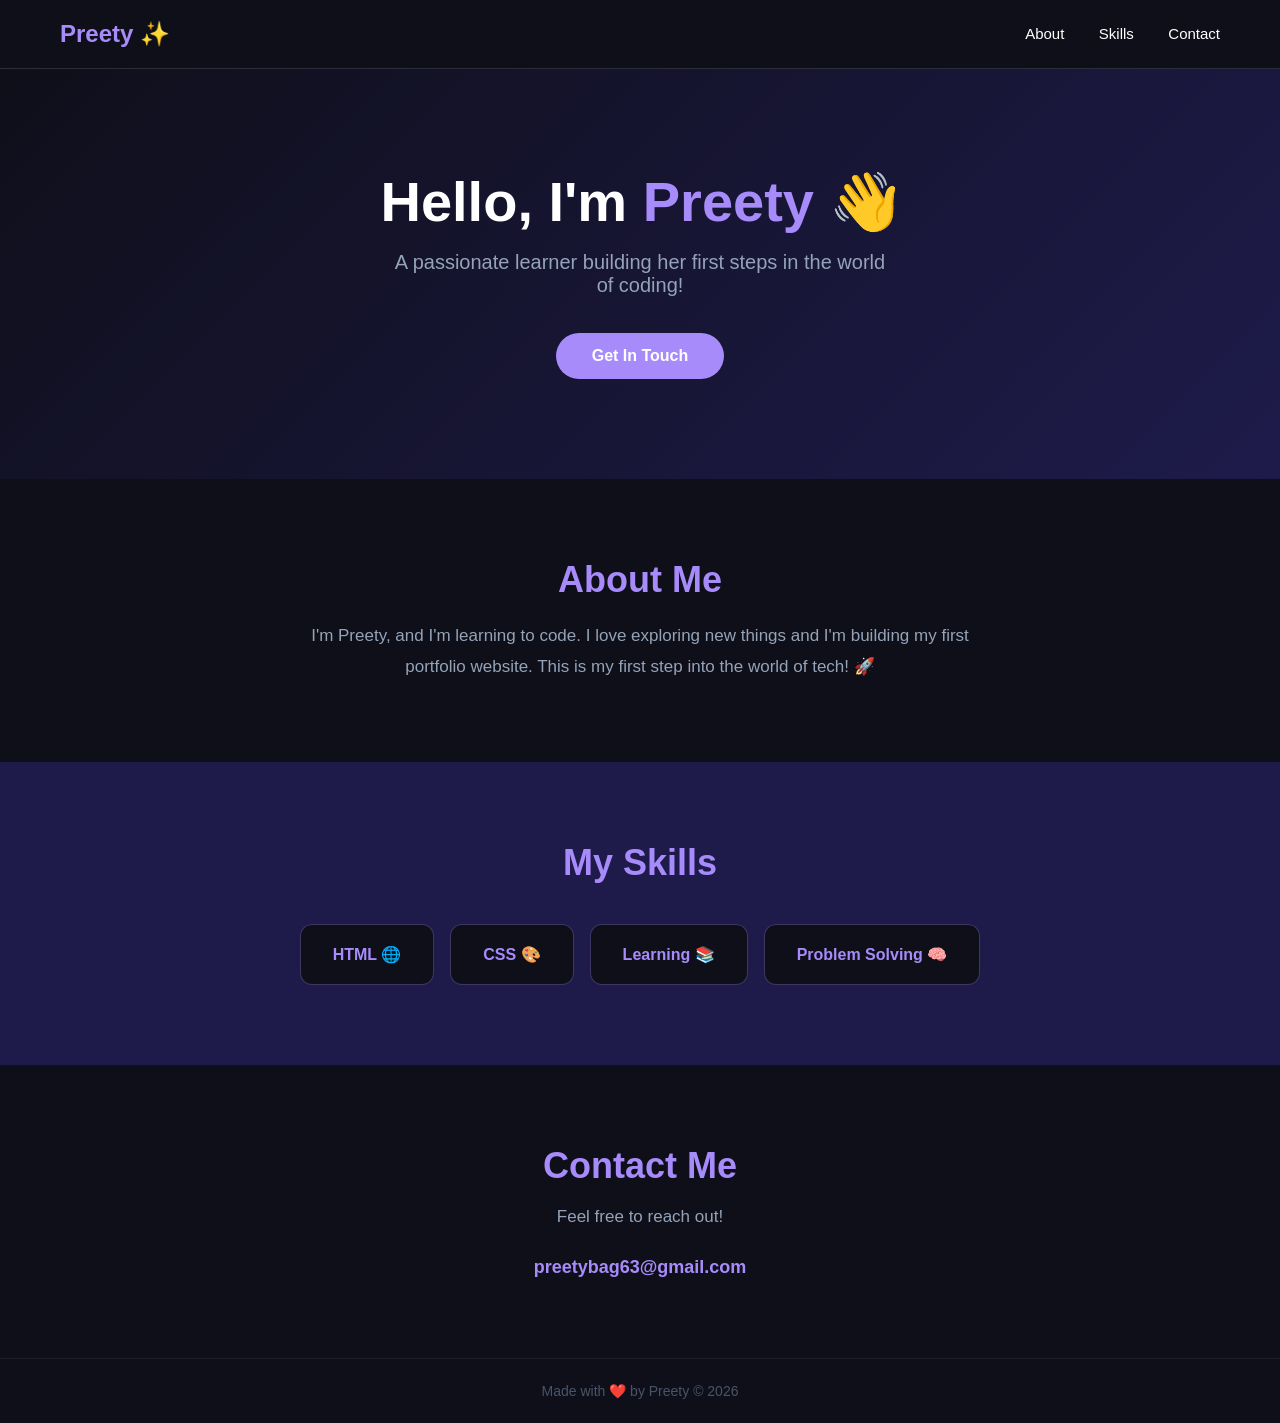
==== index.html @ e8263e78 "my first portfolio" ====
<!DOCTYPE html>
<html lang="en">
<head>
    <meta charset="UTF-8">
    <meta name="viewport" content="width=device-width, initial-scale=1.0">
    <title>Preety's Portfolio</title>
    <style>
        * { margin: 0; padding: 0; box-sizing: border-box; }

        body {
            font-family: 'Segoe UI', sans-serif;
            background: #0f0f1a;
            color: #ffffff;
        }

        /* ===== NAVBAR ===== */
        nav {
            display: flex;
            justify-content: space-between;
            align-items: center;
            padding: 20px 60px;
            background: #0f0f1a;
            position: sticky;
            top: 0;
            border-bottom: 1px solid #ffffff20;
        }
        .logo { font-size: 24px; font-weight: bold; color: #a78bfa; }
        .nav-links a {
            color: #ffffff;
            text-decoration: none;
            margin-left: 30px;
            font-size: 15px;
            transition: color 0.3s;
        }
        .nav-links a:hover { color: #a78bfa; }

        /* ===== HERO SECTION ===== */
        .hero {
            display: flex;
            flex-direction: column;
            align-items: center;
            justify-content: center;
            text-align: center;
            padding: 100px 20px;
            background: linear-gradient(135deg, #0f0f1a, #1e1b4b);
        }
        .hero h1 {
            font-size: 56px;
            font-weight: 800;
            margin-bottom: 16px;
        }
        .hero h1 span { color: #a78bfa; }
        .hero p {
            font-size: 20px;
            color: #94a3b8;
            max-width: 500px;
            margin-bottom: 36px;
        }
        .btn {
            background: #a78bfa;
            color: white;
            padding: 14px 36px;
            border-radius: 50px;
            text-decoration: none;
            font-weight: 600;
            font-size: 16px;
            transition: background 0.3s;
        }
        .btn:hover { background: #7c3aed; }

        /* ===== ABOUT SECTION ===== */
        .about {
            padding: 80px 60px;
            max-width: 800px;
            margin: 0 auto;
            text-align: center;
        }
        .section-title {
            font-size: 36px;
            font-weight: 700;
            margin-bottom: 20px;
            color: #a78bfa;
        }
        .about p {
            font-size: 17px;
            color: #94a3b8;
            line-height: 1.8;
        }

        /* ===== SKILLS SECTION ===== */
        .skills {
            background: #1e1b4b;
            padding: 80px 60px;
            text-align: center;
        }
        .skills-grid {
            display: flex;
            flex-wrap: wrap;
            justify-content: center;
            gap: 16px;
            margin-top: 40px;
        }
        .skill-card {
            background: #0f0f1a;
            border: 1px solid #a78bfa50;
            border-radius: 12px;
            padding: 20px 32px;
            font-size: 16px;
            font-weight: 600;
            color: #a78bfa;
            transition: transform 0.2s;
        }
        .skill-card:hover { transform: translateY(-4px); }

        /* ===== CONTACT SECTION ===== */
        .contact {
            padding: 80px 60px;
            text-align: center;
        }
        .contact p {
            color: #94a3b8;
            font-size: 17px;
            margin-bottom: 30px;
        }
        .contact a {
            color: #a78bfa;
            text-decoration: none;
            font-size: 18px;
            font-weight: 600;
        }

        /* ===== FOOTER ===== */
        footer {
            text-align: center;
            padding: 24px;
            color: #475569;
            font-size: 14px;
            border-top: 1px solid #ffffff10;
        }
    </style>
</head>
<body>

    <!-- NAVBAR -->
    <nav>
        <div class="logo">Preety ✨</div>
        <div class="nav-links">
            <a href="#about">About</a>
            <a href="#skills">Skills</a>
            <a href="#contact">Contact</a>
        </div>
    </nav>

    <!-- HERO -->
    <section class="hero">
        <h1>Hello, I'm <span>Preety</span> 👋</h1>
        <p>A passionate learner building her first steps in the world of coding!</p>
        <a href="#contact" class="btn">Get In Touch</a>
    </section>

    <!-- ABOUT -->
    <section class="about" id="about">
        <h2 class="section-title">About Me</h2>
        <p>
            I'm Preety, and I'm learning to code. 
I love exploring new things and I'm building 
my first portfolio website. 
This is my first step into the world of tech! 🚀
        </p>
    </section>

    <!-- SKILLS -->
    <section class="skills" id="skills">
        <h2 class="section-title">My Skills</h2>
        <div class="skills-grid">
            <div class="skill-card">HTML 🌐</div>
            <div class="skill-card">CSS 🎨</div>
            <div class="skill-card">Learning 📚</div>
            <div class="skill-card">Problem Solving 🧠</div>
        </div>
    </section>

    <!-- CONTACT -->
    <section class="contact" id="contact">
        <h2 class="section-title">Contact Me</h2>
        <p>Feel free to reach out!</p>
        <a href="preetybag63@gmail.com">preetybag63@gmail.com</a>
    </section>

    <!-- FOOTER -->
    <footer>
        <p>Made with ❤️ by Preety © 2026</p>
    </footer>

</body>
</html>
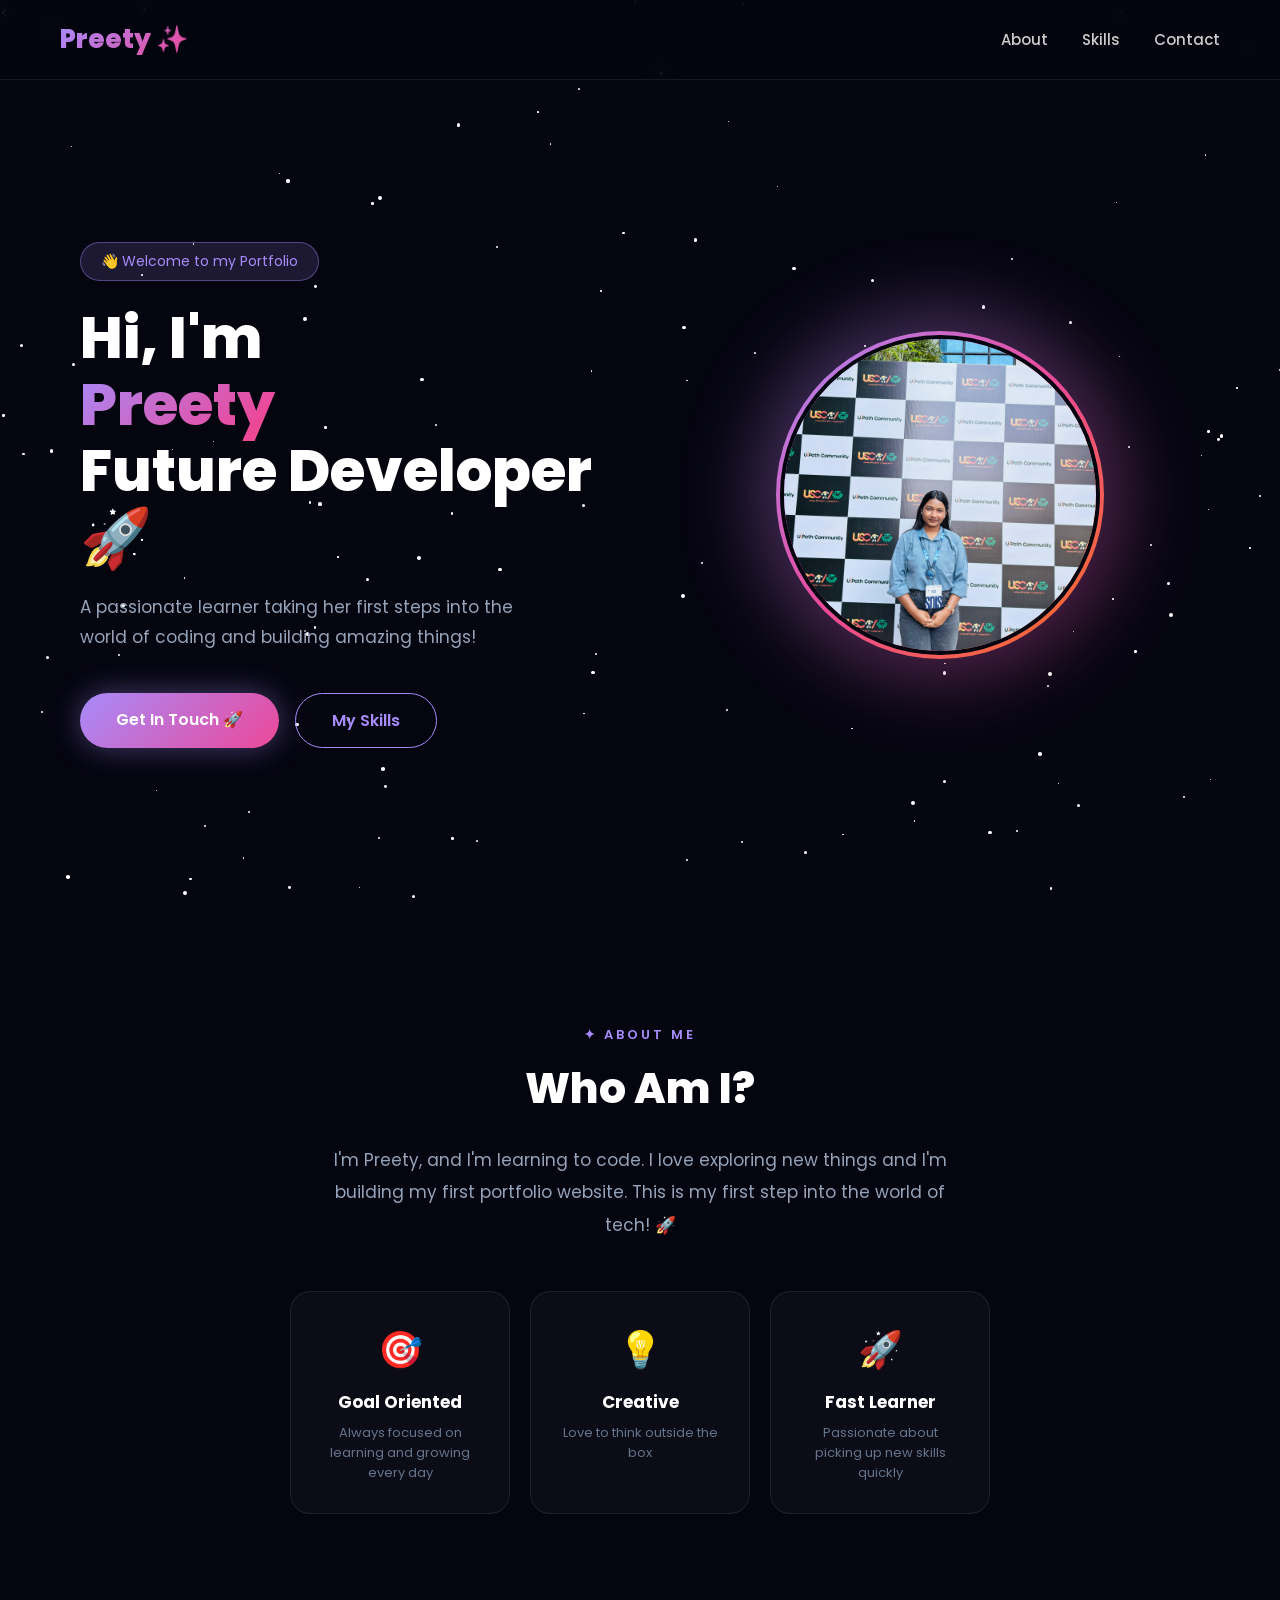
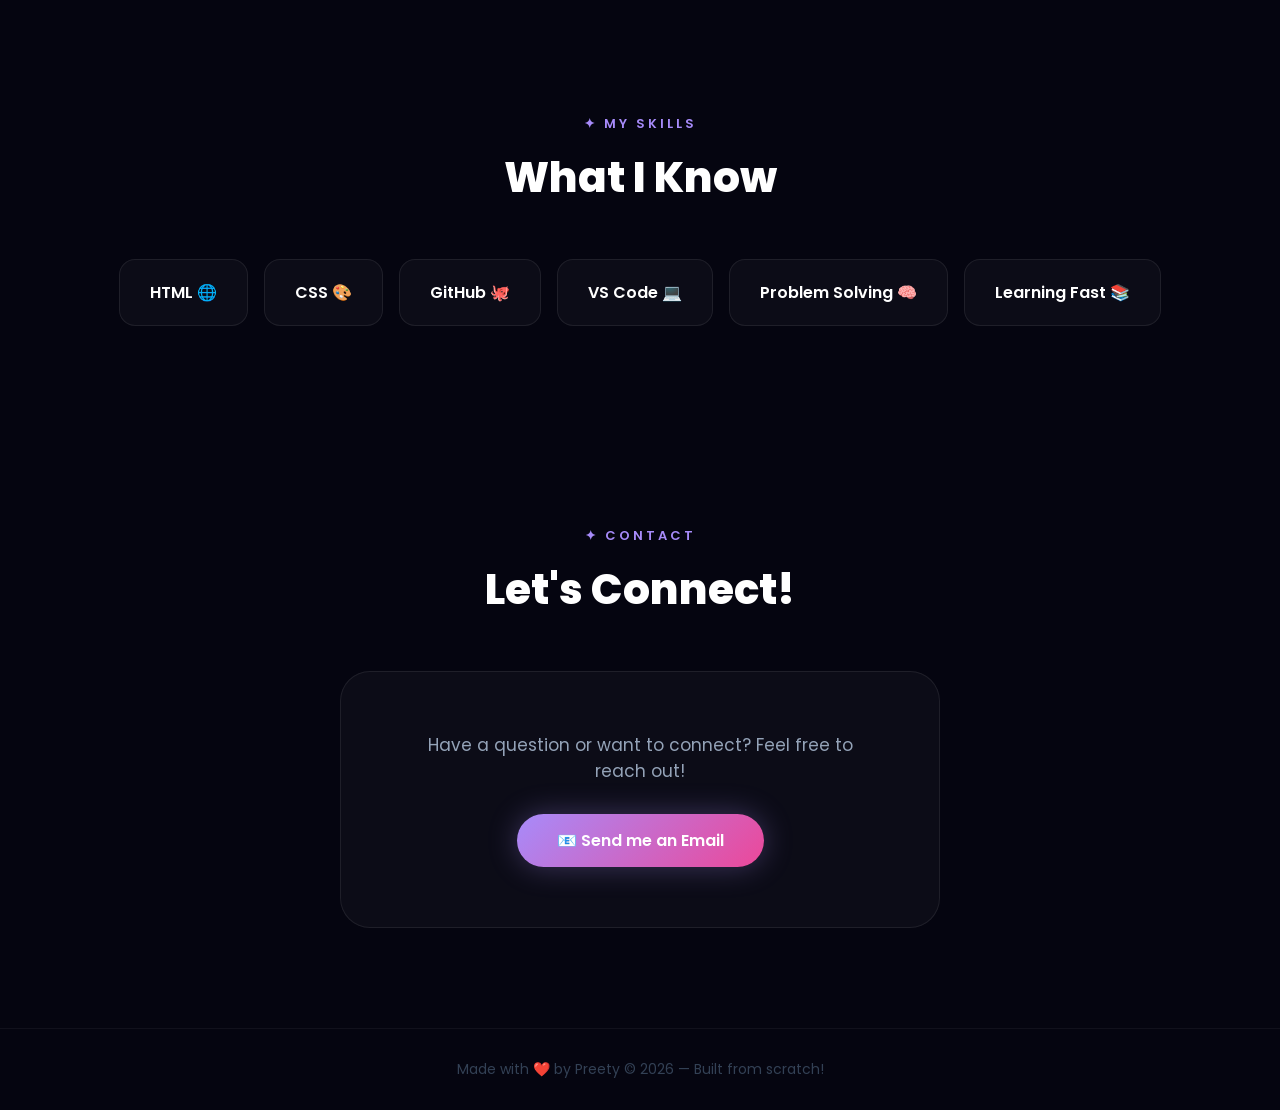
==== commit 7533a34a: "Add files via upload" ====
--- a/index.html
+++ b/index.html
@@ -1,196 +1,350 @@
-<!DOCTYPE html>
-<html lang="en">
-<head>
-    <meta charset="UTF-8">
-    <meta name="viewport" content="width=device-width, initial-scale=1.0">
-    <title>Preety's Portfolio</title>
-    <style>
-        * { margin: 0; padding: 0; box-sizing: border-box; }
-
-        body {
-            font-family: 'Segoe UI', sans-serif;
-            background: #0f0f1a;
-            color: #ffffff;
-        }
-
-        /* ===== NAVBAR ===== */
-        nav {
-            display: flex;
-            justify-content: space-between;
-            align-items: center;
-            padding: 20px 60px;
-            background: #0f0f1a;
-            position: sticky;
-            top: 0;
-            border-bottom: 1px solid #ffffff20;
-        }
-        .logo { font-size: 24px; font-weight: bold; color: #a78bfa; }
-        .nav-links a {
-            color: #ffffff;
-            text-decoration: none;
-            margin-left: 30px;
-            font-size: 15px;
-            transition: color 0.3s;
-        }
-        .nav-links a:hover { color: #a78bfa; }
-
-        /* ===== HERO SECTION ===== */
-        .hero {
-            display: flex;
-            flex-direction: column;
-            align-items: center;
-            justify-content: center;
-            text-align: center;
-            padding: 100px 20px;
-            background: linear-gradient(135deg, #0f0f1a, #1e1b4b);
-        }
-        .hero h1 {
-            font-size: 56px;
-            font-weight: 800;
-            margin-bottom: 16px;
-        }
-        .hero h1 span { color: #a78bfa; }
-        .hero p {
-            font-size: 20px;
-            color: #94a3b8;
-            max-width: 500px;
-            margin-bottom: 36px;
-        }
-        .btn {
-            background: #a78bfa;
-            color: white;
-            padding: 14px 36px;
-            border-radius: 50px;
-            text-decoration: none;
-            font-weight: 600;
-            font-size: 16px;
-            transition: background 0.3s;
-        }
-        .btn:hover { background: #7c3aed; }
-
-        /* ===== ABOUT SECTION ===== */
-        .about {
-            padding: 80px 60px;
-            max-width: 800px;
-            margin: 0 auto;
-            text-align: center;
-        }
-        .section-title {
-            font-size: 36px;
-            font-weight: 700;
-            margin-bottom: 20px;
-            color: #a78bfa;
-        }
-        .about p {
-            font-size: 17px;
-            color: #94a3b8;
-            line-height: 1.8;
-        }
-
-        /* ===== SKILLS SECTION ===== */
-        .skills {
-            background: #1e1b4b;
-            padding: 80px 60px;
-            text-align: center;
-        }
-        .skills-grid {
-            display: flex;
-            flex-wrap: wrap;
-            justify-content: center;
-            gap: 16px;
-            margin-top: 40px;
-        }
-        .skill-card {
-            background: #0f0f1a;
-            border: 1px solid #a78bfa50;
-            border-radius: 12px;
-            padding: 20px 32px;
-            font-size: 16px;
-            font-weight: 600;
-            color: #a78bfa;
-            transition: transform 0.2s;
-        }
-        .skill-card:hover { transform: translateY(-4px); }
-
-        /* ===== CONTACT SECTION ===== */
-        .contact {
-            padding: 80px 60px;
-            text-align: center;
-        }
-        .contact p {
-            color: #94a3b8;
-            font-size: 17px;
-            margin-bottom: 30px;
-        }
-        .contact a {
-            color: #a78bfa;
-            text-decoration: none;
-            font-size: 18px;
-            font-weight: 600;
-        }
-
-        /* ===== FOOTER ===== */
-        footer {
-            text-align: center;
-            padding: 24px;
-            color: #475569;
-            font-size: 14px;
-            border-top: 1px solid #ffffff10;
-        }
-    </style>
-</head>
-<body>
-
-    <!-- NAVBAR -->
-    <nav>
-        <div class="logo">Preety ✨</div>
-        <div class="nav-links">
-            <a href="#about">About</a>
-            <a href="#skills">Skills</a>
-            <a href="#contact">Contact</a>
-        </div>
-    </nav>
-
-    <!-- HERO -->
-    <section class="hero">
-        <h1>Hello, I'm <span>Preety</span> 👋</h1>
-        <p>A passionate learner building her first steps in the world of coding!</p>
-        <a href="#contact" class="btn">Get In Touch</a>
-    </section>
-
-    <!-- ABOUT -->
-    <section class="about" id="about">
-        <h2 class="section-title">About Me</h2>
-        <p>
-            I'm Preety, and I'm learning to code. 
-I love exploring new things and I'm building 
-my first portfolio website. 
-This is my first step into the world of tech! 🚀
-        </p>
-    </section>
-
-    <!-- SKILLS -->
-    <section class="skills" id="skills">
-        <h2 class="section-title">My Skills</h2>
-        <div class="skills-grid">
-            <div class="skill-card">HTML 🌐</div>
-            <div class="skill-card">CSS 🎨</div>
-            <div class="skill-card">Learning 📚</div>
-            <div class="skill-card">Problem Solving 🧠</div>
-        </div>
-    </section>
-
-    <!-- CONTACT -->
-    <section class="contact" id="contact">
-        <h2 class="section-title">Contact Me</h2>
-        <p>Feel free to reach out!</p>
-        <a href="preetybag63@gmail.com">preetybag63@gmail.com</a>
-    </section>
-
-    <!-- FOOTER -->
-    <footer>
-        <p>Made with ❤️ by Preety © 2026</p>
-    </footer>
-
-</body>
+<<!DOCTYPE html>
+<html lang="en">
+<head>
+    <meta charset="UTF-8">
+    <meta name="viewport" content="width=device-width, initial-scale=1.0">
+    <title>Preety's Portfolio</title>
+    <link href="https://fonts.googleapis.com/css2?family=Poppins:wght@300;400;600;700;800&display=swap" rel="stylesheet">
+    <style>
+        * { margin: 0; padding: 0; box-sizing: border-box; }
+
+        body {
+            font-family: 'Poppins', sans-serif;
+            background: #050510;
+            color: #fff;
+            overflow-x: hidden;
+        }
+
+        /* STARS */
+        .stars { position: fixed; top: 0; left: 0; width: 100%; height: 100%; pointer-events: none; z-index: 0; }
+        .star { position: absolute; background: white; border-radius: 50%; animation: twinkle 3s infinite alternate; }
+        @keyframes twinkle {
+            0% { opacity: 0.2; transform: scale(1); }
+            100% { opacity: 1; transform: scale(1.4); }
+        }
+
+        /* NAVBAR */
+        nav {
+            position: fixed; top: 0; width: 100%;
+            display: flex; justify-content: space-between; align-items: center;
+            padding: 20px 60px;
+            background: rgba(5,5,16,0.85);
+            backdrop-filter: blur(12px);
+            border-bottom: 1px solid #ffffff15;
+            z-index: 100;
+            animation: slideDown 0.8s ease;
+        }
+        @keyframes slideDown {
+            from { transform: translateY(-100%); opacity: 0; }
+            to { transform: translateY(0); opacity: 1; }
+        }
+        .logo {
+            font-size: 26px; font-weight: 800;
+            background: linear-gradient(135deg, #a78bfa, #ec4899);
+            -webkit-background-clip: text; -webkit-text-fill-color: transparent;
+        }
+        .nav-links a {
+            color: #ccc; text-decoration: none;
+            margin-left: 30px; font-size: 15px; font-weight: 500;
+            transition: color 0.3s; position: relative;
+        }
+        .nav-links a::after {
+            content: ''; position: absolute; bottom: -4px; left: 0;
+            width: 0; height: 2px;
+            background: linear-gradient(135deg, #a78bfa, #ec4899);
+            transition: width 0.3s;
+        }
+        .nav-links a:hover::after { width: 100%; }
+        .nav-links a:hover { color: #fff; }
+
+        /* HERO */
+        .hero {
+            min-height: 100vh;
+            display: flex; align-items: center; justify-content: center;
+            padding: 120px 80px 80px;
+            position: relative; z-index: 1;
+            gap: 80px;
+        }
+        .hero-left { flex: 1; }
+        .hero-badge {
+            display: inline-block;
+            background: rgba(167,139,250,0.15);
+            border: 1px solid rgba(167,139,250,0.4);
+            color: #a78bfa; padding: 8px 20px;
+            border-radius: 50px; font-size: 14px;
+            margin-bottom: 24px;
+            animation: fadeInUp 0.8s ease 0.2s both;
+        }
+        .hero h1 {
+            font-size: 58px; font-weight: 800; line-height: 1.15;
+            margin-bottom: 20px;
+            animation: fadeInUp 0.8s ease 0.4s both;
+        }
+        .gradient-text {
+            background: linear-gradient(135deg, #a78bfa, #ec4899, #f97316);
+            -webkit-background-clip: text; -webkit-text-fill-color: transparent;
+            background-size: 200%;
+            animation: gradientShift 4s ease infinite;
+        }
+        @keyframes gradientShift {
+            0% { background-position: 0%; }
+            50% { background-position: 100%; }
+            100% { background-position: 0%; }
+        }
+        .hero p {
+            font-size: 17px; color: #94a3b8; line-height: 1.8;
+            max-width: 480px; margin-bottom: 40px;
+            animation: fadeInUp 0.8s ease 0.6s both;
+        }
+        .hero-btns {
+            display: flex; gap: 16px;
+            animation: fadeInUp 0.8s ease 0.8s both;
+        }
+        .btn-primary {
+            background: linear-gradient(135deg, #a78bfa, #ec4899);
+            color: white; padding: 14px 36px; border-radius: 50px;
+            text-decoration: none; font-weight: 600; font-size: 16px;
+            transition: transform 0.3s, box-shadow 0.3s;
+            box-shadow: 0 0 30px rgba(167,139,250,0.4);
+        }
+        .btn-primary:hover { transform: translateY(-3px); box-shadow: 0 0 50px rgba(167,139,250,0.6); }
+        .btn-secondary {
+            border: 1px solid #a78bfa; color: #a78bfa;
+            padding: 14px 36px; border-radius: 50px;
+            text-decoration: none; font-weight: 600; font-size: 16px;
+            transition: all 0.3s;
+        }
+        .btn-secondary:hover { background: rgba(167,139,250,0.1); transform: translateY(-3px); }
+
+        /* PHOTO */
+        .hero-right {
+            flex: 1; display: flex; justify-content: center; align-items: center;
+            animation: fadeInUp 0.8s ease 0.5s both;
+        }
+        .photo-wrapper {
+            position: relative; width: 320px; height: 320px;
+        }
+        .photo-glow {
+            position: absolute; inset: -20px;
+            background: linear-gradient(135deg, #a78bfa, #ec4899);
+            border-radius: 50%; filter: blur(40px); opacity: 0.4;
+            animation: pulse 3s ease infinite;
+        }
+        @keyframes pulse {
+            0%, 100% { transform: scale(1); opacity: 0.4; }
+            50% { transform: scale(1.1); opacity: 0.6; }
+        }
+        .photo-ring {
+            position: absolute; inset: -4px;
+            border-radius: 50%;
+            background: linear-gradient(135deg, #a78bfa, #ec4899, #f97316);
+            animation: rotatering 4s linear infinite;
+        }
+        @keyframes rotatering {
+            from { transform: rotate(0deg); }
+            to { transform: rotate(360deg); }
+        }
+        .photo-inner {
+            position: relative; width: 100%; height: 100%;
+            border-radius: 50%; overflow: hidden;
+            border: 4px solid #050510;
+        }
+        .photo-inner img {
+            width: 100%; height: 100%; object-fit: cover;
+        }
+
+        /* ABOUT */
+        .about {
+            padding: 100px 80px; text-align: center;
+            position: relative; z-index: 1;
+        }
+        .section-tag {
+            color: #a78bfa; font-size: 13px; font-weight: 600;
+            letter-spacing: 3px; text-transform: uppercase; margin-bottom: 12px;
+        }
+        .section-title { font-size: 42px; font-weight: 800; margin-bottom: 24px; }
+        .about-desc { font-size: 17px; color: #94a3b8; line-height: 1.9; max-width: 650px; margin: 0 auto; }
+        .about-cards {
+            display: flex; gap: 20px; margin-top: 50px; justify-content: center;
+        }
+        .about-card {
+            background: rgba(255,255,255,0.03);
+            border: 1px solid rgba(255,255,255,0.08);
+            border-radius: 20px; padding: 30px; flex: 1; max-width: 220px;
+            transition: transform 0.3s, border-color 0.3s;
+        }
+        .about-card:hover { transform: translateY(-8px); border-color: rgba(167,139,250,0.4); }
+        .about-card .icon { font-size: 36px; margin-bottom: 12px; }
+        .about-card h3 { font-size: 17px; margin-bottom: 8px; }
+        .about-card p { font-size: 13px; color: #64748b; }
+
+        /* SKILLS */
+        .skills { padding: 100px 80px; text-align: center; position: relative; z-index: 1; }
+        .skills-grid {
+            display: flex; flex-wrap: wrap; justify-content: center;
+            gap: 16px; margin-top: 50px;
+        }
+        .skill-card {
+            background: rgba(255,255,255,0.03);
+            border: 1px solid rgba(255,255,255,0.08);
+            border-radius: 16px; padding: 20px 30px;
+            font-size: 16px; font-weight: 600; transition: all 0.3s;
+        }
+        .skill-card:hover {
+            background: linear-gradient(135deg, rgba(167,139,250,0.15), rgba(236,72,153,0.15));
+            border-color: rgba(167,139,250,0.5);
+            transform: translateY(-5px) scale(1.05); color: #a78bfa;
+        }
+
+        /* CONTACT */
+        .contact { padding: 100px 80px; text-align: center; position: relative; z-index: 1; }
+        .contact-box {
+            background: rgba(255,255,255,0.03);
+            border: 1px solid rgba(255,255,255,0.08);
+            border-radius: 30px; padding: 60px;
+            max-width: 600px; margin: 50px auto 0;
+        }
+        .contact-box p { color: #94a3b8; margin-bottom: 30px; font-size: 17px; }
+        .contact-link {
+            display: inline-block;
+            background: linear-gradient(135deg, #a78bfa, #ec4899);
+            color: white; padding: 14px 40px; border-radius: 50px;
+            text-decoration: none; font-weight: 600; font-size: 16px;
+            transition: transform 0.3s, box-shadow 0.3s;
+            box-shadow: 0 0 30px rgba(167,139,250,0.3);
+        }
+        .contact-link:hover { transform: translateY(-3px); box-shadow: 0 0 50px rgba(167,139,250,0.5); }
+
+        /* FOOTER */
+        footer {
+            text-align: center; padding: 30px; color: #334155;
+            font-size: 14px; border-top: 1px solid rgba(255,255,255,0.05);
+            position: relative; z-index: 1;
+        }
+
+        /* REVEAL */
+        .reveal { opacity: 0; transform: translateY(40px); transition: opacity 0.8s ease, transform 0.8s ease; }
+        .reveal.visible { opacity: 1; transform: translateY(0); }
+
+        @keyframes fadeInUp {
+            from { opacity: 0; transform: translateY(30px); }
+            to { opacity: 1; transform: translateY(0); }
+        }
+    </style>
+</head>
+<body>
+
+    <div class="stars" id="stars"></div>
+
+    <!-- NAVBAR -->
+    <nav>
+        <div class="logo">Preety ✨</div>
+        <div class="nav-links">
+            <a href="#about">About</a>
+            <a href="#skills">Skills</a>
+            <a href="#contact">Contact</a>
+        </div>
+    </nav>
+
+    <!-- HERO -->
+    <section class="hero">
+        <div class="hero-left">
+            <div class="hero-badge">👋 Welcome to my Portfolio</div>
+            <h1>Hi, I'm<br><span class="gradient-text">Preety</span><br>Future Developer 🚀</h1>
+            <p>A passionate learner taking her first steps into the world of coding and building amazing things!</p>
+            <div class="hero-btns">
+                <a href="#contact" class="btn-primary">Get In Touch 🚀</a>
+                <a href="#skills" class="btn-secondary">My Skills</a>
+            </div>
+        </div>
+        <div class="hero-right">
+            <div class="photo-wrapper">
+                <div class="photo-glow"></div>
+                <div class="photo-ring"></div>
+                <div class="photo-inner">
+                    <img src="photo.jpg" alt="Preety">
+                </div>
+            </div>
+        </div>
+    </section>
+
+    <!-- ABOUT -->
+    <section class="about" id="about">
+        <div class="reveal">
+            <p class="section-tag">✦ About Me</p>
+            <h2 class="section-title">Who Am I?</h2>
+            <p class="about-desc">I'm Preety, and I'm learning to code. I love exploring new things and I'm building my first portfolio website. This is my first step into the world of tech! 🚀</p>
+            <div class="about-cards">
+                <div class="about-card">
+                    <div class="icon">🎯</div>
+                    <h3>Goal Oriented</h3>
+                    <p>Always focused on learning and growing every day</p>
+                </div>
+                <div class="about-card">
+                    <div class="icon">💡</div>
+                    <h3>Creative</h3>
+                    <p>Love to think outside the box</p>
+                </div>
+                <div class="about-card">
+                    <div class="icon">🚀</div>
+                    <h3>Fast Learner</h3>
+                    <p>Passionate about picking up new skills quickly</p>
+                </div>
+            </div>
+        </div>
+    </section>
+
+    <!-- SKILLS -->
+    <section class="skills" id="skills">
+        <div class="reveal">
+            <p class="section-tag">✦ My Skills</p>
+            <h2 class="section-title">What I Know</h2>
+            <div class="skills-grid">
+                <div class="skill-card">HTML 🌐</div>
+                <div class="skill-card">CSS 🎨</div>
+                <div class="skill-card">GitHub 🐙</div>
+                <div class="skill-card">VS Code 💻</div>
+                <div class="skill-card">Problem Solving 🧠</div>
+                <div class="skill-card">Learning Fast 📚</div>
+            </div>
+        </div>
+    </section>
+
+    <!-- CONTACT -->
+    <section class="contact" id="contact">
+        <div class="reveal">
+            <p class="section-tag">✦ Contact</p>
+            <h2 class="section-title">Let's Connect!</h2>
+            <div class="contact-box">
+                <p>Have a question or want to connect? Feel free to reach out!</p>
+                <a href="mailto:preetybag63@gmail.com" class="contact-link">📧 Send me an Email</a>
+            </div>
+        </div>
+    </section>
+
+    <!-- FOOTER -->
+    <footer>Made with ❤️ by Preety © 2026 — Built from scratch!</footer>
+
+    <script>
+        // Stars
+        const starsContainer = document.getElementById('stars');
+        for (let i = 0; i < 150; i++) {
+            const star = document.createElement('div');
+            star.classList.add('star');
+            const size = Math.random() * 3 + 1;
+            star.style.cssText = `
+                width:${size}px; height:${size}px;
+                top:${Math.random()*100}%; left:${Math.random()*100}%;
+                animation-delay:${Math.random()*3}s;
+                animation-duration:${Math.random()*3+2}s;
+            `;
+            starsContainer.appendChild(star);
+        }
+        // Scroll reveal
+        const observer = new IntersectionObserver((entries) => {
+            entries.forEach(e => { if(e.isIntersecting) e.target.classList.add('visible'); });
+        }, { threshold: 0.1 });
+        document.querySelectorAll('.reveal').forEach(el => observer.observe(el));
+    </script>
+</body>
 </html>
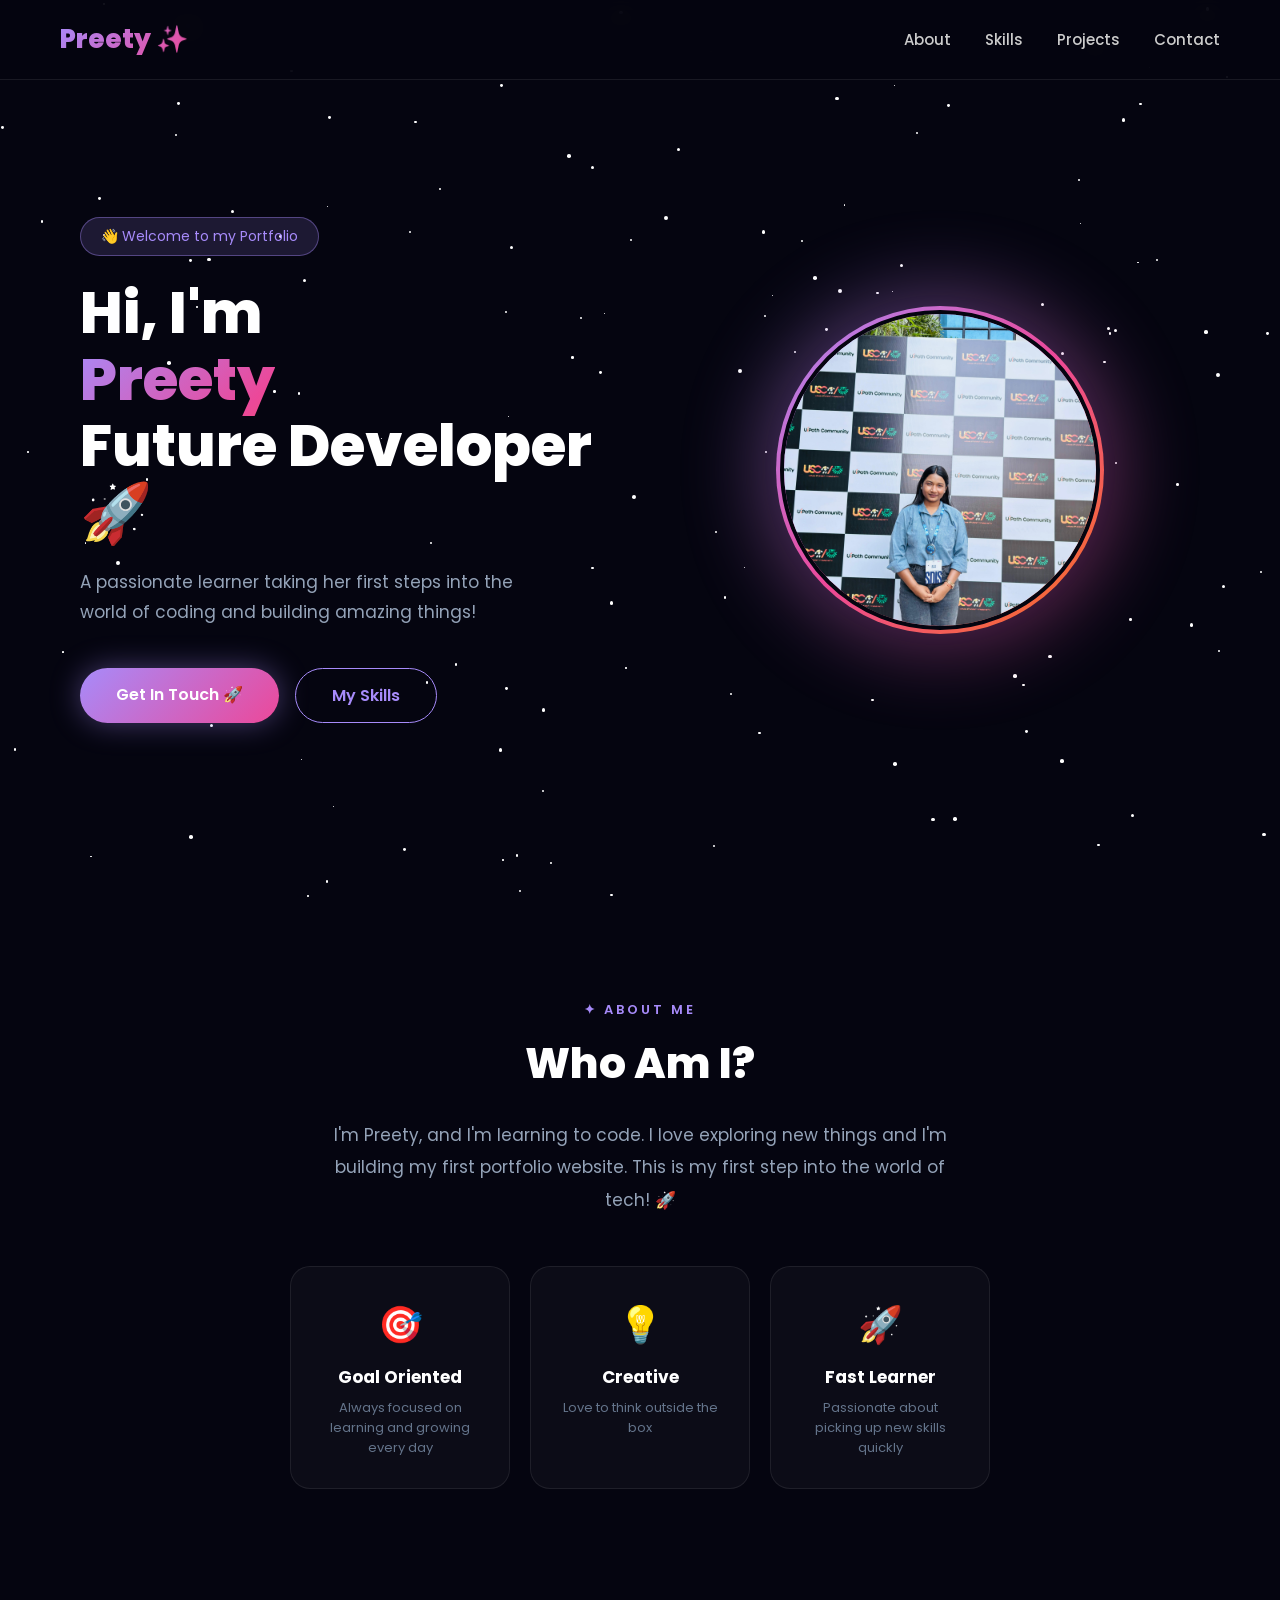
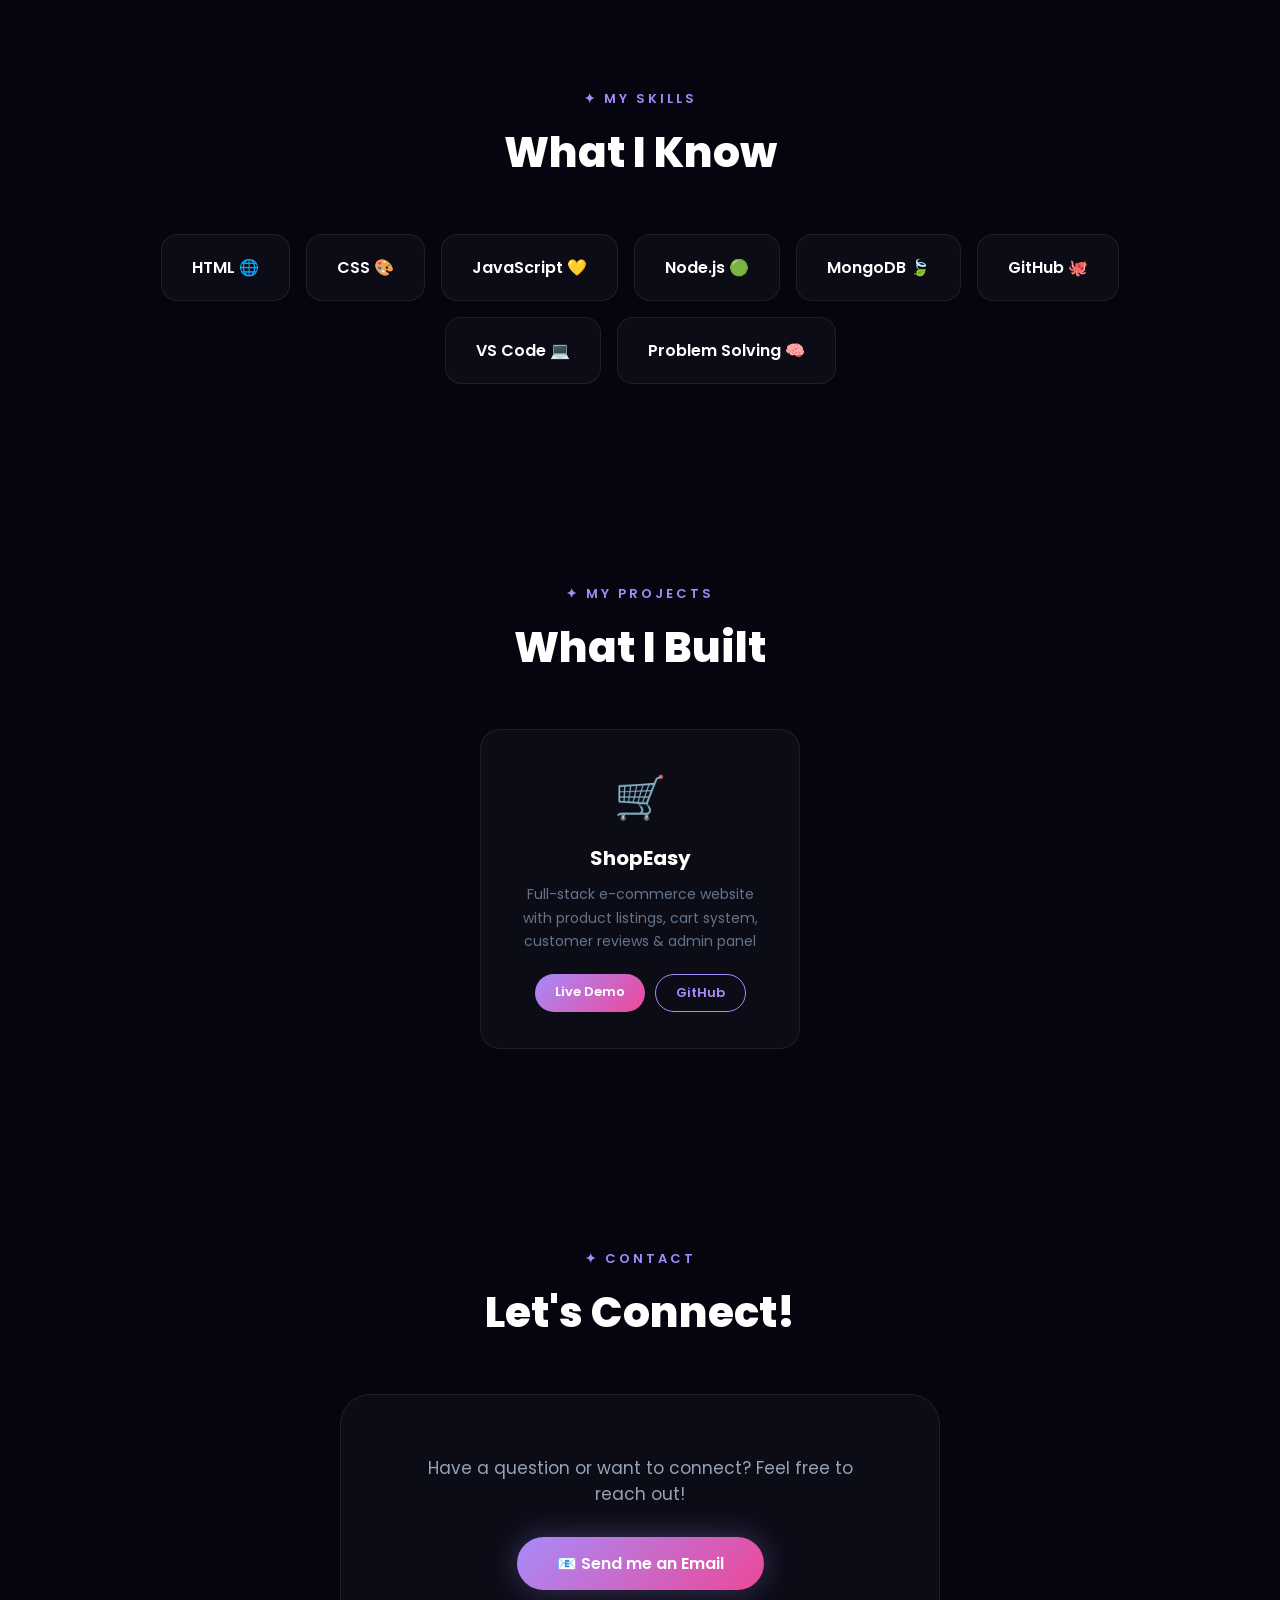
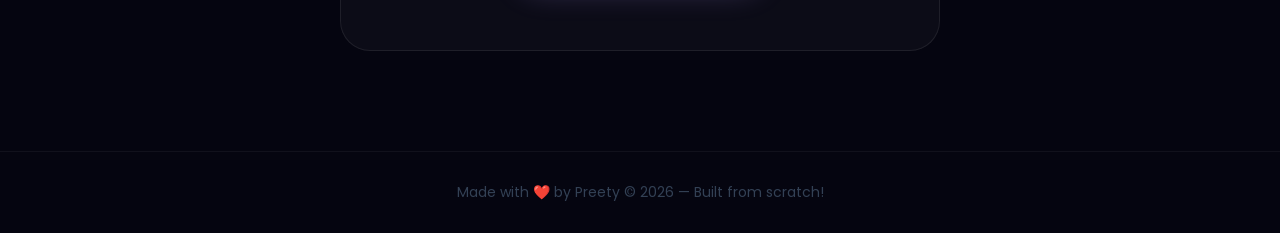
==== commit 5c913e0d: "Update index.html" ====
--- a/index.html
+++ b/index.html
@@ -1,4 +1,4 @@
-<<!DOCTYPE html>
+<!DOCTYPE html>
 <html lang="en">
 <head>
     <meta charset="UTF-8">
@@ -15,7 +15,6 @@
             overflow-x: hidden;
         }
 
-        /* STARS */
         .stars { position: fixed; top: 0; left: 0; width: 100%; height: 100%; pointer-events: none; z-index: 0; }
         .star { position: absolute; background: white; border-radius: 50%; animation: twinkle 3s infinite alternate; }
         @keyframes twinkle {
@@ -23,7 +22,6 @@
             100% { opacity: 1; transform: scale(1.4); }
         }
 
-        /* NAVBAR */
         nav {
             position: fixed; top: 0; width: 100%;
             display: flex; justify-content: space-between; align-items: center;
@@ -57,7 +55,6 @@
         .nav-links a:hover::after { width: 100%; }
         .nav-links a:hover { color: #fff; }
 
-        /* HERO */
         .hero {
             min-height: 100vh;
             display: flex; align-items: center; justify-content: center;
@@ -116,14 +113,11 @@
         }
         .btn-secondary:hover { background: rgba(167,139,250,0.1); transform: translateY(-3px); }
 
-        /* PHOTO */
         .hero-right {
             flex: 1; display: flex; justify-content: center; align-items: center;
             animation: fadeInUp 0.8s ease 0.5s both;
         }
-        .photo-wrapper {
-            position: relative; width: 320px; height: 320px;
-        }
+        .photo-wrapper { position: relative; width: 320px; height: 320px; }
         .photo-glow {
             position: absolute; inset: -20px;
             background: linear-gradient(135deg, #a78bfa, #ec4899);
@@ -135,8 +129,7 @@
             50% { transform: scale(1.1); opacity: 0.6; }
         }
         .photo-ring {
-            position: absolute; inset: -4px;
-            border-radius: 50%;
+            position: absolute; inset: -4px; border-radius: 50%;
             background: linear-gradient(135deg, #a78bfa, #ec4899, #f97316);
             animation: rotatering 4s linear infinite;
         }
@@ -146,27 +139,15 @@
         }
         .photo-inner {
             position: relative; width: 100%; height: 100%;
-            border-radius: 50%; overflow: hidden;
-            border: 4px solid #050510;
-        }
-        .photo-inner img {
-            width: 100%; height: 100%; object-fit: cover;
-        }
-
-        /* ABOUT */
-        .about {
-            padding: 100px 80px; text-align: center;
-            position: relative; z-index: 1;
-        }
-        .section-tag {
-            color: #a78bfa; font-size: 13px; font-weight: 600;
-            letter-spacing: 3px; text-transform: uppercase; margin-bottom: 12px;
-        }
+            border-radius: 50%; overflow: hidden; border: 4px solid #050510;
+        }
+        .photo-inner img { width: 100%; height: 100%; object-fit: cover; }
+
+        .about { padding: 100px 80px; text-align: center; position: relative; z-index: 1; }
+        .section-tag { color: #a78bfa; font-size: 13px; font-weight: 600; letter-spacing: 3px; text-transform: uppercase; margin-bottom: 12px; }
         .section-title { font-size: 42px; font-weight: 800; margin-bottom: 24px; }
         .about-desc { font-size: 17px; color: #94a3b8; line-height: 1.9; max-width: 650px; margin: 0 auto; }
-        .about-cards {
-            display: flex; gap: 20px; margin-top: 50px; justify-content: center;
-        }
+        .about-cards { display: flex; gap: 20px; margin-top: 50px; justify-content: center; }
         .about-card {
             background: rgba(255,255,255,0.03);
             border: 1px solid rgba(255,255,255,0.08);
@@ -178,12 +159,8 @@
         .about-card h3 { font-size: 17px; margin-bottom: 8px; }
         .about-card p { font-size: 13px; color: #64748b; }
 
-        /* SKILLS */
         .skills { padding: 100px 80px; text-align: center; position: relative; z-index: 1; }
-        .skills-grid {
-            display: flex; flex-wrap: wrap; justify-content: center;
-            gap: 16px; margin-top: 50px;
-        }
+        .skills-grid { display: flex; flex-wrap: wrap; justify-content: center; gap: 16px; margin-top: 50px; }
         .skill-card {
             background: rgba(255,255,255,0.03);
             border: 1px solid rgba(255,255,255,0.08);
@@ -196,7 +173,37 @@
             transform: translateY(-5px) scale(1.05); color: #a78bfa;
         }
 
-        /* CONTACT */
+        /* PROJECTS */
+        .projects { padding: 100px 80px; text-align: center; position: relative; z-index: 1; }
+        .projects-grid { display: flex; gap: 24px; justify-content: center; margin-top: 50px; flex-wrap: wrap; }
+        .project-card {
+            background: rgba(255,255,255,0.03);
+            border: 1px solid rgba(255,255,255,0.08);
+            border-radius: 20px; padding: 36px 30px;
+            max-width: 320px; width: 100%;
+            transition: transform 0.3s, border-color 0.3s;
+            text-align: center;
+        }
+        .project-card:hover { transform: translateY(-8px); border-color: rgba(167,139,250,0.4); }
+        .project-card .icon { font-size: 42px; margin-bottom: 14px; }
+        .project-card h3 { font-size: 20px; font-weight: 700; margin-bottom: 10px; }
+        .project-card p { font-size: 14px; color: #64748b; margin-bottom: 20px; line-height: 1.7; }
+        .project-links { display: flex; gap: 10px; justify-content: center; }
+        .project-links a {
+            padding: 8px 20px; border-radius: 50px;
+            text-decoration: none; font-size: 13px; font-weight: 600;
+            transition: all 0.3s;
+        }
+        .btn-live {
+            background: linear-gradient(135deg, #a78bfa, #ec4899);
+            color: white;
+        }
+        .btn-live:hover { transform: translateY(-2px); box-shadow: 0 0 20px rgba(167,139,250,0.4); }
+        .btn-github {
+            border: 1px solid #a78bfa; color: #a78bfa;
+        }
+        .btn-github:hover { background: rgba(167,139,250,0.1); transform: translateY(-2px); }
+
         .contact { padding: 100px 80px; text-align: center; position: relative; z-index: 1; }
         .contact-box {
             background: rgba(255,255,255,0.03);
@@ -215,14 +222,12 @@
         }
         .contact-link:hover { transform: translateY(-3px); box-shadow: 0 0 50px rgba(167,139,250,0.5); }
 
-        /* FOOTER */
         footer {
             text-align: center; padding: 30px; color: #334155;
             font-size: 14px; border-top: 1px solid rgba(255,255,255,0.05);
             position: relative; z-index: 1;
         }
 
-        /* REVEAL */
         .reveal { opacity: 0; transform: translateY(40px); transition: opacity 0.8s ease, transform 0.8s ease; }
         .reveal.visible { opacity: 1; transform: translateY(0); }
 
@@ -236,17 +241,16 @@
 
     <div class="stars" id="stars"></div>
 
-    <!-- NAVBAR -->
     <nav>
         <div class="logo">Preety ✨</div>
         <div class="nav-links">
             <a href="#about">About</a>
             <a href="#skills">Skills</a>
+            <a href="#projects">Projects</a>
             <a href="#contact">Contact</a>
         </div>
     </nav>
 
-    <!-- HERO -->
     <section class="hero">
         <div class="hero-left">
             <div class="hero-badge">👋 Welcome to my Portfolio</div>
@@ -268,7 +272,6 @@
         </div>
     </section>
 
-    <!-- ABOUT -->
     <section class="about" id="about">
         <div class="reveal">
             <p class="section-tag">✦ About Me</p>
@@ -294,7 +297,6 @@
         </div>
     </section>
 
-    <!-- SKILLS -->
     <section class="skills" id="skills">
         <div class="reveal">
             <p class="section-tag">✦ My Skills</p>
@@ -302,15 +304,35 @@
             <div class="skills-grid">
                 <div class="skill-card">HTML 🌐</div>
                 <div class="skill-card">CSS 🎨</div>
+                <div class="skill-card">JavaScript 💛</div>
+                <div class="skill-card">Node.js 🟢</div>
+                <div class="skill-card">MongoDB 🍃</div>
                 <div class="skill-card">GitHub 🐙</div>
                 <div class="skill-card">VS Code 💻</div>
                 <div class="skill-card">Problem Solving 🧠</div>
-                <div class="skill-card">Learning Fast 📚</div>
-            </div>
-        </div>
-    </section>
-
-    <!-- CONTACT -->
+            </div>
+        </div>
+    </section>
+
+    <!-- PROJECTS -->
+    <section class="projects" id="projects">
+        <div class="reveal">
+            <p class="section-tag">✦ My Projects</p>
+            <h2 class="section-title">What I Built</h2>
+            <div class="projects-grid">
+                <div class="project-card">
+                    <div class="icon">🛒</div>
+                    <h3>ShopEasy</h3>
+                    <p>Full-stack e-commerce website with product listings, cart system, customer reviews & admin panel</p>
+                    <div class="project-links">
+                        <a href="https://preety-bag.github.io/my-portfolio/shopeasy/" target="_blank" class="btn-live">Live Demo</a>
+                        <a href="https://github.com/preety-bag/my-portfolio/tree/main/shopeasy" target="_blank" class="btn-github">GitHub</a>
+                    </div>
+                </div>
+            </div>
+        </div>
+    </section>
+
     <section class="contact" id="contact">
         <div class="reveal">
             <p class="section-tag">✦ Contact</p>
@@ -322,11 +344,9 @@
         </div>
     </section>
 
-    <!-- FOOTER -->
     <footer>Made with ❤️ by Preety © 2026 — Built from scratch!</footer>
 
     <script>
-        // Stars
         const starsContainer = document.getElementById('stars');
         for (let i = 0; i < 150; i++) {
             const star = document.createElement('div');
@@ -340,11 +360,11 @@
             `;
             starsContainer.appendChild(star);
         }
-        // Scroll reveal
         const observer = new IntersectionObserver((entries) => {
             entries.forEach(e => { if(e.isIntersecting) e.target.classList.add('visible'); });
         }, { threshold: 0.1 });
         document.querySelectorAll('.reveal').forEach(el => observer.observe(el));
     </script>
 </body>
-</html>+</html>
+            
